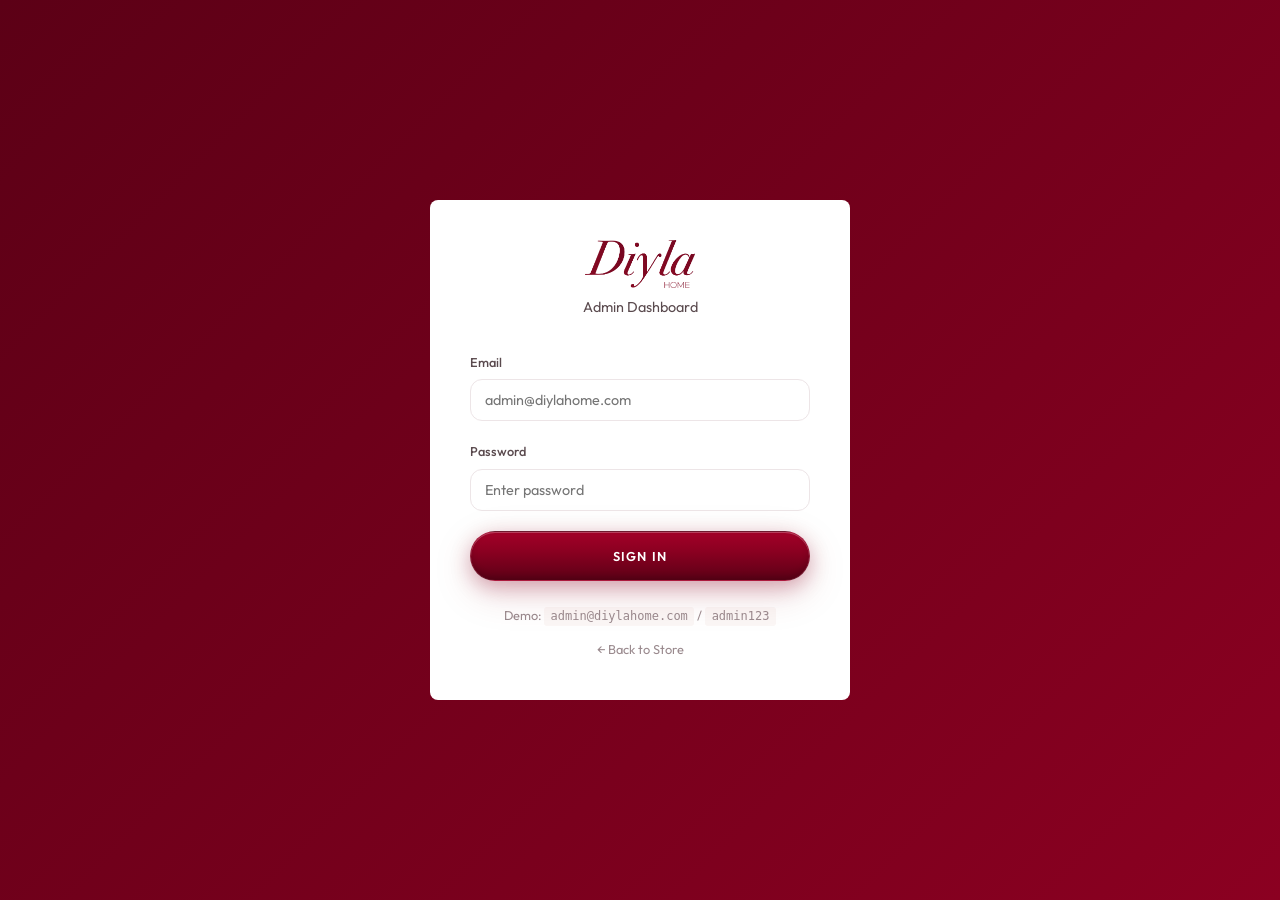
==== admin/index.html @ 3c507c78 "Initial commit: Diyla Home storefront Static e-commerce site with shop, checkout, and admin dashboar" ====
<!DOCTYPE html>
<html lang="en">
<head>
  <meta charset="UTF-8">
  <meta name="viewport" content="width=device-width, initial-scale=1.0">
  <title>Admin Dashboard — Diyla Home</title>
  <link rel="preconnect" href="https://fonts.googleapis.com">
  <link rel="preconnect" href="https://fonts.gstatic.com" crossorigin>
  <link href="https://fonts.googleapis.com/css2?family=Cormorant+Garamond:wght@500;600&family=Outfit:wght@400;500;600&display=swap" rel="stylesheet">
  <link rel="stylesheet" href="../css/styles.css">
  <link rel="stylesheet" href="../css/admin.css">
</head>
<body class="admin-body">
  <div class="admin-layout">
    <aside class="admin-sidebar" id="sidebar">
      <div class="admin-sidebar-header">
        <a href="../index.html" class="logo"><img src="../assets/logo-white.png" alt="Diyla Home"></a>
        <span>Admin Panel</span>
      </div>
      <nav class="admin-nav">
        <a href="#" class="active" data-panel="overview">
          <svg viewBox="0 0 24 24" fill="none" stroke="currentColor" stroke-width="1.5"><rect x="3" y="3" width="7" height="7"/><rect x="14" y="3" width="7" height="7"/><rect x="3" y="14" width="7" height="7"/><rect x="14" y="14" width="7" height="7"/></svg>
          Overview
        </a>
        <a href="#" data-panel="products">
          <svg viewBox="0 0 24 24" fill="none" stroke="currentColor" stroke-width="1.5"><path d="M6 2L3 6v14a2 2 0 002 2h14a2 2 0 002-2V6l-3-4H6z"/><line x1="3" y1="6" x2="21" y2="6"/></svg>
          Products
        </a>
        <a href="#" data-panel="orders">
          <svg viewBox="0 0 24 24" fill="none" stroke="currentColor" stroke-width="1.5"><path d="M14 2H6a2 2 0 00-2 2v16a2 2 0 002 2h12a2 2 0 002-2V8z"/><polyline points="14 2 14 8 20 8"/><line x1="16" y1="13" x2="8" y2="13"/><line x1="16" y1="17" x2="8" y2="17"/></svg>
          Orders
        </a>
        <a href="#" data-panel="settings">
          <svg viewBox="0 0 24 24" fill="none" stroke="currentColor" stroke-width="1.5"><circle cx="12" cy="12" r="3"/><path d="M12 1v2M12 21v2M4.22 4.22l1.42 1.42M18.36 18.36l1.42 1.42M1 12h2M21 12h2M4.22 19.78l1.42-1.42M18.36 5.64l1.42-1.42"/></svg>
          Settings
        </a>
      </nav>
      <div class="admin-sidebar-footer">
        <a href="../index.html" target="_blank">
          <svg width="16" height="16" viewBox="0 0 24 24" fill="none" stroke="currentColor" stroke-width="1.5"><path d="M18 13v6a2 2 0 01-2 2H5a2 2 0 01-2-2V8a2 2 0 012-2h6"/><polyline points="15 3 21 3 21 9"/><line x1="10" y1="14" x2="21" y2="3"/></svg>
          View Store
        </a>
        <button type="button" class="btn-logout" id="logout-btn">Sign Out</button>
      </div>
    </aside>

    <main class="admin-main">
      <div class="admin-topbar">
        <div style="display:flex;align-items:center;gap:1rem">
          <button type="button" class="sidebar-toggle btn-ghost" id="sidebar-toggle" aria-label="Toggle sidebar">
            <svg width="22" height="22" viewBox="0 0 24 24" fill="none" stroke="currentColor" stroke-width="1.5"><line x1="3" y1="6" x2="21" y2="6"/><line x1="3" y1="12" x2="21" y2="12"/><line x1="3" y1="18" x2="21" y2="18"/></svg>
          </button>
          <h1 id="page-title">Overview</h1>
        </div>
        <div class="admin-topbar-actions">
          <span class="admin-user" id="admin-user"></span>
        </div>
      </div>

      <!-- Overview Panel -->
      <section class="admin-panel active" id="panel-overview">
        <div class="stats-grid" id="stats-grid"></div>
        <div class="overview-grid">
          <div class="admin-card">
            <div class="admin-card-header">
              <h2>Recent Orders</h2>
              <a href="#" class="btn btn-sm btn-outline" data-goto="orders">View All</a>
            </div>
            <div class="recent-orders-list" id="recent-orders"></div>
          </div>
          <div class="admin-card">
            <div class="admin-card-header">
              <h2>Products by Category</h2>
            </div>
            <div class="category-breakdown" id="category-breakdown"></div>
          </div>
        </div>
      </section>

      <!-- Products Panel -->
      <section class="admin-panel" id="panel-products">
        <div class="admin-card">
          <div class="admin-card-header">
            <h2>All Products (<span id="product-count">0</span>)</h2>
            <button type="button" class="btn btn-primary btn-sm" id="add-product-btn">+ Add Product</button>
          </div>
          <div class="admin-table-wrap">
            <table class="admin-table">
              <thead>
                <tr>
                  <th>Product</th>
                  <th>Category</th>
                  <th>Price</th>
                  <th>Badge</th>
                  <th>Actions</th>
                </tr>
              </thead>
              <tbody id="products-table"></tbody>
            </table>
          </div>
        </div>
      </section>

      <!-- Orders Panel -->
      <section class="admin-panel" id="panel-orders">
        <div class="admin-card">
          <div class="admin-card-header">
            <h2>All Orders (<span id="order-count">0</span>)</h2>
          </div>
          <div class="admin-table-wrap">
            <table class="admin-table">
              <thead>
                <tr>
                  <th>Order</th>
                  <th>Customer</th>
                  <th>Items</th>
                  <th>Total</th>
                  <th>Status</th>
                  <th>Date</th>
                  <th>Actions</th>
                </tr>
              </thead>
              <tbody id="orders-table"></tbody>
            </table>
          </div>
        </div>
      </section>

      <!-- Settings Panel -->
      <section class="admin-panel" id="panel-settings">
        <div class="admin-card" style="max-width:600px">
          <div class="admin-card-header">
            <h2>Store Settings</h2>
          </div>
          <div style="padding:1.5rem">
            <div class="form-group">
              <label>Store Name</label>
              <input type="text" value="Diyla Home" disabled>
            </div>
            <div class="form-group">
              <label>Admin Email</label>
              <input type="email" value="admin@diylahome.com" disabled>
            </div>

            <hr style="border:none;border-top:1px solid var(--color-border);margin:1.5rem 0">

            <h3 style="font-family:var(--font-display);font-size:1.25rem;margin-bottom:0.75rem;color:var(--color-brand)">Telegram Orders</h3>
            <p style="font-size:0.9rem;color:var(--color-stone);margin-bottom:1rem">
              New customer orders are sent to your Telegram. Create a bot with
              <a href="https://t.me/BotFather" target="_blank" rel="noopener">@BotFather</a>,
              then get your chat ID from
              <a href="https://t.me/userinfobot" target="_blank" rel="noopener">@userinfobot</a>
              (start a chat with your bot first).
            </p>
            <form id="telegram-settings-form">
              <div class="form-group">
                <label for="telegram-bot-token">Bot Token</label>
                <input type="password" id="telegram-bot-token" placeholder="123456:ABC-DEF..." autocomplete="off">
              </div>
              <div class="form-group">
                <label for="telegram-chat-id">Chat ID</label>
                <input type="text" id="telegram-chat-id" placeholder="Your Telegram chat ID" autocomplete="off">
              </div>
              <div style="display:flex;gap:0.75rem;flex-wrap:wrap">
                <button type="submit" class="btn btn-primary btn-sm">Save Telegram Settings</button>
                <button type="button" class="btn btn-outline btn-sm" id="telegram-test-btn">Send Test Message</button>
              </div>
            </form>
            <p id="telegram-status" style="font-size:0.85rem;margin-top:0.85rem;color:var(--color-stone)"></p>

            <hr style="border:none;border-top:1px solid var(--color-border);margin:1.5rem 0">
            <p style="font-size:0.9rem;color:var(--color-stone);margin-bottom:1rem">Reset all products to the original default catalog. This cannot be undone.</p>
            <button type="button" class="btn btn-danger btn-sm" id="reset-products-btn">Reset Products to Defaults</button>
          </div>
        </div>
      </section>
    </main>
  </div>

  <!-- Product Modal -->
  <div class="modal-overlay" id="product-modal">
    <div class="modal">
      <div class="modal-header">
        <h3 id="modal-title">Add Product</h3>
        <button type="button" class="modal-close" id="modal-close">&times;</button>
      </div>
      <form id="product-form">
        <div class="modal-body">
          <input type="hidden" id="product-id">
          <div class="form-group">
            <label for="product-name">Product Name</label>
            <input type="text" id="product-name" required>
          </div>
          <div class="form-row">
            <div class="form-group">
              <label for="product-category">Category</label>
              <select id="product-category" required>
                <option value="furniture">Furniture</option>
                <option value="decor">Interior Decor</option>
                <option value="kitchenware">Kitchenware</option>
              </select>
            </div>
            <div class="form-group">
              <label for="product-badge">Badge (optional)</label>
              <select id="product-badge">
                <option value="">None</option>
                <option value="New">New</option>
                <option value="Sale">Sale</option>
                <option value="Bestseller">Bestseller</option>
              </select>
            </div>
          </div>
          <div class="form-row">
            <div class="form-group">
              <label for="product-price">Price (DZD)</label>
              <input type="number" id="product-price" min="0" step="1" required>
            </div>
            <div class="form-group">
              <label for="product-original">Original Price (DZD, optional)</label>
              <input type="number" id="product-original" min="0" step="1">
            </div>
          </div>
          <div class="form-group">
            <label for="product-image">Image URL</label>
            <input type="url" id="product-image" placeholder="https://..." required>
            <img id="image-preview" class="image-preview" alt="Preview" style="display:none">
          </div>
        </div>
        <div class="modal-footer">
          <button type="button" class="btn btn-outline btn-sm" id="modal-cancel">Cancel</button>
          <button type="submit" class="btn btn-primary btn-sm">Save Product</button>
        </div>
      </form>
    </div>
  </div>

  <!-- Order Detail Modal -->
  <div class="modal-overlay" id="order-modal">
    <div class="modal">
      <div class="modal-header">
        <h3 id="order-modal-title">Order Details</h3>
        <button type="button" class="modal-close" id="order-modal-close">&times;</button>
      </div>
      <div class="modal-body" id="order-modal-body"></div>
      <div class="modal-footer">
        <button type="button" class="btn btn-outline btn-sm" id="order-modal-cancel">Close</button>
      </div>
    </div>
  </div>

  <div class="toast"></div>

  <script src="../js/auth.js"></script>
  <script src="../js/products.js"></script>
  <script src="../js/orders.js"></script>
  <script src="../js/telegram.js"></script>
  <script src="admin.js"></script>
</body>
</html>
---- css/styles.css ----
/* Diyla Home — 3D Premium Experience */

:root {
  --color-cream: #fbf7f6;
  --color-warm-white: #fffcfa;
  --color-charcoal: #1a1214;
  --color-stone: #5a4a4e;
  --color-muted: #9a8a8e;
  --color-brand: #8b0021;
  --color-brand-dark: #5c0016;
  --color-brand-mid: #6e0019;
  --color-brand-light: #f9eaee;
  --color-brand-glow: rgba(139, 0, 33, 0.22);
  --color-accent: #c9a87c;
  --color-accent-light: #e8d5bc;
  --color-gold: #d4af37;
  --color-border: #ede5e7;
  --font-display: "Cormorant Garamond", Georgia, serif;
  --font-body: "Outfit", system-ui, sans-serif;
  --shadow-3d-sm: 0 2px 4px rgba(26, 18, 20, 0.06), 0 6px 12px rgba(26, 18, 20, 0.08);
  --shadow-3d-md: 0 4px 8px rgba(26, 18, 20, 0.06), 0 12px 28px rgba(26, 18, 20, 0.1), 0 24px 48px rgba(26, 18, 20, 0.06);
  --shadow-3d-lg: 0 8px 16px rgba(26, 18, 20, 0.08), 0 24px 48px rgba(26, 18, 20, 0.12), 0 48px 80px rgba(26, 18, 20, 0.1);
  --shadow-brand: 0 6px 20px rgba(139, 0, 33, 0.3), 0 12px 40px rgba(139, 0, 33, 0.15);
  --shadow-inset: inset 0 1px 0 rgba(255, 255, 255, 0.6), inset 0 -2px 4px rgba(26, 18, 20, 0.04);
  --radius: 12px;
  --radius-lg: 20px;
  --radius-pill: 100px;
  --transition: 0.4s cubic-bezier(0.34, 1.2, 0.64, 1);
  --header-height: 80px;
  --perspective: 1400px;
}

*, *::before, *::after { box-sizing: border-box; margin: 0; padding: 0; }

html { scroll-behavior: smooth; }

body {
  font-family: var(--font-body);
  font-size: 16px;
  line-height: 1.65;
  color: var(--color-charcoal);
  background: var(--color-warm-white);
  -webkit-font-smoothing: antialiased;
  overflow-x: hidden;
  perspective: var(--perspective);
}

body::before {
  content: "";
  position: fixed;
  inset: 0;
  background:
    radial-gradient(ellipse 70% 50% at 10% 0%, var(--color-brand-glow), transparent 55%),
    radial-gradient(ellipse 50% 40% at 95% 90%, rgba(201, 168, 124, 0.1), transparent 50%),
    radial-gradient(ellipse 40% 30% at 50% 50%, rgba(139, 0, 33, 0.03), transparent 60%);
  pointer-events: none;
  z-index: -2;
}

.mesh-bg {
  position: absolute;
  inset: 0;
  background-image:
    linear-gradient(rgba(139, 0, 33, 0.03) 1px, transparent 1px),
    linear-gradient(90deg, rgba(139, 0, 33, 0.03) 1px, transparent 1px);
  background-size: 48px 48px;
  mask-image: radial-gradient(ellipse 80% 70% at 50% 50%, black, transparent);
  pointer-events: none;
  z-index: 0;
}

img { max-width: 100%; height: auto; display: block; }
a { color: inherit; text-decoration: none; }
button { font-family: inherit; cursor: pointer; border: none; background: none; }
ul { list-style: none; }

.container {
  width: min(1280px, 92%);
  margin: 0 auto;
  position: relative;
  z-index: 1;
}

/* Typography */
h1, h2, h3, h4 {
  font-family: var(--font-display);
  font-weight: 500;
  line-height: 1.12;
}

.section-label {
  font-size: 0.7rem;
  font-weight: 600;
  letter-spacing: 0.24em;
  text-transform: uppercase;
  color: var(--color-brand);
  margin-bottom: 0.85rem;
  display: inline-flex;
  align-items: center;
  gap: 0.85rem;
}

.section-label::before {
  content: "";
  width: 32px;
  height: 2px;
  background: linear-gradient(90deg, var(--color-brand), var(--color-gold));
  border-radius: 2px;
  box-shadow: 0 2px 8px rgba(139, 0, 33, 0.3);
}

.section-title {
  font-size: clamp(2.1rem, 4.5vw, 3.2rem);
  color: var(--color-charcoal);
  margin-bottom: 1rem;
  text-shadow: 0 2px 20px rgba(139, 0, 33, 0.08);
}

.section-subtitle {
  font-size: 1.08rem;
  color: var(--color-stone);
  max-width: 560px;
  line-height: 1.75;
}

.section-header { text-align: center; margin-bottom: 3.5rem; }
.section-header .section-subtitle { margin: 0 auto; }

/* 3D Buttons */
.btn {
  display: inline-flex;
  align-items: center;
  justify-content: center;
  gap: 0.5rem;
  padding: 1rem 2.1rem;
  font-size: 0.8rem;
  font-weight: 600;
  letter-spacing: 0.08em;
  text-transform: uppercase;
  border-radius: var(--radius-pill);
  transition: all var(--transition);
  position: relative;
  transform-style: preserve-3d;
}

.btn-primary {
  background: linear-gradient(180deg, #a30028 0%, var(--color-brand) 40%, var(--color-brand-dark) 100%);
  color: white;
  box-shadow:
    var(--shadow-brand),
    inset 0 1px 0 rgba(255, 255, 255, 0.25),
    inset 0 -3px 6px rgba(0, 0, 0, 0.15);
  border: 1px solid rgba(255, 255, 255, 0.1);
}

.btn-primary:hover {
  transform: translateY(-4px) translateZ(8px);
  box-shadow:
    0 14px 36px rgba(139, 0, 33, 0.4),
    0 6px 16px rgba(139, 0, 33, 0.2),
    inset 0 1px 0 rgba(255, 255, 255, 0.3);
}

.btn-primary:active {
  transform: translateY(-1px);
  box-shadow: 0 4px 12px rgba(139, 0, 33, 0.3), inset 0 2px 6px rgba(0, 0, 0, 0.2);
}

.btn-outline {
  border: 2px solid var(--color-brand);
  color: var(--color-brand);
  background: linear-gradient(180deg, white, var(--color-brand-light));
  box-shadow: var(--shadow-3d-sm), inset 0 1px 0 white;
}

.btn-outline:hover {
  background: linear-gradient(180deg, var(--color-brand), var(--color-brand-dark));
  color: white;
  transform: translateY(-3px);
  box-shadow: var(--shadow-brand);
}

.btn-ghost { color: var(--color-charcoal); padding: 0.55rem; border-radius: var(--radius); }
.btn-ghost:hover { color: var(--color-brand); background: var(--color-brand-light); }

/* Header — floating glass bar */
.header {
  position: fixed;
  top: 0;
  left: 0;
  right: 0;
  z-index: 1000;
  padding: 0.75rem 0;
  transition: all var(--transition);
}

.header-inner {
  display: flex;
  align-items: center;
  justify-content: space-between;
  height: 56px;
  padding: 0 1.5rem;
  background: rgba(255, 252, 250, 0.75);
  backdrop-filter: blur(24px) saturate(1.6);
  -webkit-backdrop-filter: blur(24px) saturate(1.6);
  border: 1px solid rgba(255, 255, 255, 0.8);
  border-radius: var(--radius-lg);
  box-shadow:
    var(--shadow-3d-md),
    inset 0 1px 0 rgba(255, 255, 255, 0.9),
    0 0 0 1px rgba(139, 0, 33, 0.04);
  transform: translateZ(0);
}

.header.scrolled .header-inner {
  background: rgba(255, 252, 250, 0.92);
  box-shadow: var(--shadow-3d-lg), 0 0 40px rgba(139, 0, 33, 0.06);
}

.logo { display: inline-flex; align-items: center; line-height: 0; flex-shrink: 0; }
.logo img { display: block; height: 38px; width: auto; object-fit: contain; }
.header .logo img {
  height: 42px;
  filter: drop-shadow(0 4px 12px rgba(139, 0, 33, 0.2));
  transition: transform var(--transition), filter var(--transition);
}
.logo:hover img { transform: scale(1.05) translateZ(4px); filter: drop-shadow(0 6px 16px rgba(139, 0, 33, 0.35)); }
.logo--on-dark img { height: 36px; filter: drop-shadow(0 2px 8px rgba(0, 0, 0, 0.3)); }

.nav { display: flex; align-items: center; gap: 2rem; }

.nav a {
  font-size: 0.84rem;
  font-weight: 500;
  letter-spacing: 0.04em;
  position: relative;
  padding: 0.4rem 0;
  transition: color var(--transition), transform var(--transition);
}

.nav a::after {
  content: "";
  position: absolute;
  bottom: 0;
  left: 0;
  width: 0;
  height: 2px;
  background: linear-gradient(90deg, var(--color-brand), var(--color-gold));
  border-radius: 2px;
  box-shadow: 0 2px 6px rgba(139, 0, 33, 0.4);
  transition: width var(--transition);
}

.nav a:hover, .nav a.active { color: var(--color-brand); transform: translateY(-1px); }
.nav a:hover::after, .nav a.active::after { width: 100%; }

.header-actions { display: flex; align-items: center; gap: 0.65rem; }

.menu-toggle { display: none; flex-direction: column; gap: 5px; padding: 0.5rem; }
.menu-toggle span {
  display: block;
  width: 22px;
  height: 2px;
  background: var(--color-charcoal);
  border-radius: 2px;
  transition: all var(--transition);
}

/* Hero — immersive 3D scene */
.hero {
  position: relative;
  min-height: 100vh;
  display: flex;
  align-items: center;
  overflow: hidden;
  perspective: var(--perspective);
}

.hero-bg {
  position: absolute;
  inset: -5%;
  background-size: cover;
  background-position: center;
  transform: scale(1.08);
  will-change: transform;
  transition: transform 0.1s linear;
}

.hero-overlay {
  position: absolute;
  inset: 0;
  background:
    linear-gradient(125deg, rgba(26, 18, 20, 0.88) 0%, rgba(92, 0, 22, 0.65) 40%, rgba(26, 18, 20, 0.5) 100%),
    radial-gradient(ellipse at 75% 25%, rgba(139, 0, 33, 0.35), transparent 55%),
    radial-gradient(ellipse at 20% 80%, rgba(201, 168, 124, 0.12), transparent 50%);
}

.hero-orbs { position: absolute; inset: 0; overflow: hidden; pointer-events: none; z-index: 1; }

.hero-orb {
  position: absolute;
  border-radius: 50%;
  filter: blur(1px);
  animation: floatOrb 8s ease-in-out infinite;
}

.hero-orb--1 {
  width: 320px; height: 320px;
  top: 15%; right: 10%;
  background: radial-gradient(circle, rgba(139, 0, 33, 0.25), transparent 70%);
  animation-delay: 0s;
}

.hero-orb--2 {
  width: 200px; height: 200px;
  bottom: 25%; left: 8%;
  background: radial-gradient(circle, rgba(201, 168, 124, 0.2), transparent 70%);
  animation-delay: -3s;
}

.hero-orb--3 {
  width: 140px; height: 140px;
  top: 40%; left: 45%;
  background: radial-gradient(circle, rgba(255, 255, 255, 0.08), transparent 70%);
  animation-delay: -5s;
}

@keyframes floatOrb {
  0%, 100% { transform: translateY(0) translateZ(0) scale(1); }
  50% { transform: translateY(-30px) translateZ(20px) scale(1.05); }
}

.hero-content {
  position: relative;
  z-index: 2;
  padding: calc(var(--header-height) + 4rem) 0 5rem;
  max-width: 720px;
  color: var(--color-warm-white);
}

.hero-panel {
  padding: 2.5rem 2.75rem;
  background: rgba(255, 255, 255, 0.06);
  backdrop-filter: blur(20px) saturate(1.4);
  border: 1px solid rgba(255, 255, 255, 0.15);
  border-radius: var(--radius-lg);
  box-shadow:
    var(--shadow-3d-lg),
    inset 0 1px 0 rgba(255, 255, 255, 0.15),
    0 0 60px rgba(139, 0, 33, 0.15);
  transform: translateZ(30px);
  transform-style: preserve-3d;
}

.hero-badge {
  display: inline-flex;
  align-items: center;
  gap: 0.5rem;
  padding: 0.5rem 1.25rem;
  background: linear-gradient(135deg, rgba(255, 255, 255, 0.12), rgba(255, 255, 255, 0.04));
  backdrop-filter: blur(12px);
  border: 1px solid rgba(201, 168, 124, 0.4);
  border-radius: var(--radius-pill);
  font-size: 0.7rem;
  font-weight: 600;
  letter-spacing: 0.2em;
  text-transform: uppercase;
  margin-bottom: 1.5rem;
  color: var(--color-accent-light);
  box-shadow: 0 4px 16px rgba(0, 0, 0, 0.2), inset 0 1px 0 rgba(255, 255, 255, 0.2);
  animation: fadeUp3d 0.9s ease forwards;
}

.hero-badge::before {
  content: "";
  width: 6px; height: 6px;
  background: var(--color-gold);
  border-radius: 50%;
  box-shadow: 0 0 12px var(--color-gold);
  animation: pulse 2s ease infinite;
}

@keyframes pulse {
  0%, 100% { opacity: 1; transform: scale(1); }
  50% { opacity: 0.6; transform: scale(0.85); }
}

.hero h1 {
  font-size: clamp(2.8rem, 6.5vw, 4.8rem);
  font-weight: 400;
  margin-bottom: 1.35rem;
  text-shadow: 0 4px 30px rgba(0, 0, 0, 0.4), 0 0 60px rgba(139, 0, 33, 0.2);
  animation: fadeUp3d 0.9s ease 0.1s forwards;
  opacity: 0;
}

.hero p {
  font-size: 1.18rem;
  line-height: 1.75;
  opacity: 0.92;
  margin-bottom: 2.25rem;
  animation: fadeUp3d 0.9s ease 0.2s forwards;
  opacity: 0;
}

.hero-buttons {
  display: flex;
  flex-wrap: wrap;
  gap: 1rem;
  animation: fadeUp3d 0.9s ease 0.3s forwards;
  opacity: 0;
}

.hero .btn-outline {
  border-color: rgba(255, 255, 255, 0.45);
  color: white;
  background: rgba(255, 255, 255, 0.08);
  backdrop-filter: blur(8px);
  box-shadow: inset 0 1px 0 rgba(255, 255, 255, 0.15);
}

.hero .btn-outline:hover {
  background: white;
  color: var(--color-brand);
  border-color: white;
}

.hero-scroll {
  position: absolute;
  bottom: 2.5rem;
  left: 50%;
  transform: translateX(-50%);
  z-index: 2;
  display: flex;
  flex-direction: column;
  align-items: center;
  gap: 0.5rem;
  color: rgba(255, 255, 255, 0.6);
  font-size: 0.68rem;
  letter-spacing: 0.2em;
  text-transform: uppercase;
  animation: bounce 2.5s ease infinite;
}

.hero-scroll-line {
  width: 1px;
  height: 48px;
  background: linear-gradient(180deg, var(--color-accent), transparent);
  border-radius: 2px;
}

@keyframes bounce {
  0%, 100% { transform: translateX(-50%) translateY(0); }
  50% { transform: translateX(-50%) translateY(8px); }
}

@keyframes fadeUp3d {
  from { opacity: 0; transform: translateY(40px) rotateX(8deg); }
  to { opacity: 1; transform: translateY(0) rotateX(0); }
}

/* Trust bar — 3D glass tiles */
.trust-bar {
  background: linear-gradient(135deg, var(--color-brand-dark) 0%, var(--color-brand) 45%, #7a001c 100%);
  color: white;
  padding: 2.5rem 0;
  position: relative;
  overflow: hidden;
  margin-top: -1px;
  box-shadow: 0 -8px 32px rgba(139, 0, 33, 0.2);
}

.trust-bar::before {
  content: "";
  position: absolute;
  inset: 0;
  background: url("data:image/svg+xml,%3Csvg width='40' height='40' viewBox='0 0 40 40' xmlns='http://www.w3.org/2000/svg'%3E%3Cg fill='%23ffffff' fill-opacity='0.04'%3E%3Cpath d='M0 0h20v20H0zM20 20h20v20H20z'/%3E%3C/g%3E%3C/svg%3E");
}

.trust-items {
  display: grid;
  grid-template-columns: repeat(4, 1fr);
  gap: 1.25rem;
  position: relative;
  z-index: 1;
}

.trust-item {
  display: flex;
  flex-direction: column;
  align-items: center;
  gap: 0.5rem;
  padding: 1.5rem 1rem;
  background: rgba(255, 255, 255, 0.07);
  backdrop-filter: blur(12px);
  border: 1px solid rgba(255, 255, 255, 0.12);
  border-radius: var(--radius-lg);
  text-align: center;
  box-shadow:
    0 8px 24px rgba(0, 0, 0, 0.15),
    inset 0 1px 0 rgba(255, 255, 255, 0.15);
  transition: all var(--transition);
  transform-style: preserve-3d;
}

.trust-item:hover {
  transform: translateY(-8px) translateZ(16px) rotateX(4deg);
  background: rgba(255, 255, 255, 0.12);
  box-shadow: 0 16px 40px rgba(0, 0, 0, 0.25), inset 0 1px 0 rgba(255, 255, 255, 0.2);
}

.trust-item svg {
  width: 26px; height: 26px;
  color: var(--color-gold);
  padding: 0.85rem;
  background: linear-gradient(145deg, rgba(255, 255, 255, 0.15), rgba(255, 255, 255, 0.05));
  border-radius: var(--radius);
  box-shadow: 0 4px 12px rgba(0, 0, 0, 0.2), inset 0 1px 0 rgba(255, 255, 255, 0.2);
  box-sizing: content-box;
  margin-bottom: 0.25rem;
}

.trust-item strong {
  font-size: 0.78rem;
  font-weight: 700;
  letter-spacing: 0.08em;
  text-transform: uppercase;
}

.trust-item span { font-size: 0.78rem; opacity: 0.75; }

/* Categories — 3D depth cards */
.categories {
  padding: 7rem 0;
  background: linear-gradient(180deg, var(--color-cream) 0%, white 50%, var(--color-warm-white) 100%);
  position: relative;
}

.category-grid {
  display: grid;
  grid-template-columns: repeat(3, 1fr);
  gap: 2rem;
  perspective: var(--perspective);
}

.category-card {
  position: relative;
  aspect-ratio: 3/4;
  border-radius: var(--radius-lg);
  overflow: visible;
  cursor: pointer;
  transform-style: preserve-3d;
  transition: transform var(--transition);
  will-change: transform;
}

.category-card::after {
  content: "";
  position: absolute;
  inset: 8px -8px -12px 8px;
  background: linear-gradient(135deg, var(--color-brand-dark), var(--color-brand));
  border-radius: var(--radius-lg);
  z-index: -1;
  opacity: 0.25;
  transition: all var(--transition);
  filter: blur(8px);
}

.category-card:hover::after {
  inset: 12px -12px -20px 12px;
  opacity: 0.4;
}

.category-card-inner {
  position: relative;
  width: 100%;
  height: 100%;
  border-radius: var(--radius-lg);
  overflow: hidden;
  box-shadow: var(--shadow-3d-lg);
  border: 1px solid rgba(255, 255, 255, 0.2);
}

.category-card-inner img {
  width: 100%;
  height: 100%;
  object-fit: cover;
  transition: transform 0.7s ease;
}

.category-card:hover .category-card-inner img { transform: scale(1.1); }

.category-overlay {
  position: absolute;
  inset: 0;
  background: linear-gradient(to top, rgba(26, 18, 20, 0.9) 0%, rgba(26, 18, 20, 0.2) 55%, transparent 100%);
  display: flex;
  flex-direction: column;
  justify-content: flex-end;
  padding: 2rem;
  color: white;
  transition: background var(--transition);
}

.category-card:hover .category-overlay {
  background: linear-gradient(to top, rgba(139, 0, 33, 0.95) 0%, rgba(26, 18, 20, 0.45) 60%, transparent 100%);
}

.category-overlay h3 { font-size: 1.85rem; margin-bottom: 0.4rem; text-shadow: 0 2px 12px rgba(0, 0, 0, 0.4); }
.category-overlay p { font-size: 0.9rem; opacity: 0.88; margin-bottom: 1rem; }

.category-link {
  font-size: 0.75rem;
  font-weight: 700;
  letter-spacing: 0.12em;
  text-transform: uppercase;
  display: inline-flex;
  align-items: center;
  gap: 0.5rem;
  padding: 0.5rem 1rem;
  background: rgba(255, 255, 255, 0.15);
  backdrop-filter: blur(8px);
  border-radius: var(--radius-pill);
  border: 1px solid rgba(255, 255, 255, 0.25);
  opacity: 0;
  transform: translateY(12px);
  transition: all var(--transition);
  box-shadow: 0 4px 12px rgba(0, 0, 0, 0.2);
}

.category-card:hover .category-link { opacity: 1; transform: translateY(0); }

/* Products — 3D tilt cards */
.featured {
  padding: 7rem 0;
  background: var(--color-warm-white);
  position: relative;
}

.product-grid {
  display: grid;
  grid-template-columns: repeat(4, 1fr);
  gap: 2rem;
  perspective: var(--perspective);
}

.product-card {
  position: relative;
  transform-style: preserve-3d;
  transition: transform 0.15s ease-out;
  will-change: transform;
}

.product-card-inner {
  background: linear-gradient(165deg, white 0%, var(--color-cream) 100%);
  border-radius: var(--radius-lg);
  overflow: hidden;
  border: 1px solid rgba(255, 255, 255, 0.8);
  box-shadow:
    var(--shadow-3d-md),
    inset 0 1px 0 white,
    inset 0 -1px 0 rgba(139, 0, 33, 0.04);
  transform: translateZ(0);
  transition: box-shadow var(--transition);
}

.product-card:hover .product-card-inner {
  box-shadow:
    var(--shadow-3d-lg),
    0 0 0 1px rgba(139, 0, 33, 0.1),
    inset 0 1px 0 white;
}

.product-card-shadow {
  position: absolute;
  inset: 12px -6px -14px 6px;
  background: linear-gradient(135deg, rgba(139, 0, 33, 0.15), rgba(26, 18, 20, 0.1));
  border-radius: var(--radius-lg);
  z-index: -1;
  filter: blur(12px);
  transition: all var(--transition);
}

.product-card:hover .product-card-shadow {
  inset: 20px -10px -24px 10px;
  filter: blur(16px);
}

.product-image-wrap {
  position: relative;
  aspect-ratio: 1;
  overflow: hidden;
  background: var(--color-cream);
}

.product-image-wrap img {
  width: 100%;
  height: 100%;
  object-fit: cover;
  transition: transform 0.6s ease;
}

.product-card:hover .product-image-wrap img { transform: scale(1.08); }

.product-shine {
  position: absolute;
  inset: 0;
  background: linear-gradient(105deg, transparent 40%, rgba(255, 255, 255, 0.35) 50%, transparent 60%);
  transform: translateX(-100%);
  transition: transform 0.7s ease;
  pointer-events: none;
  z-index: 2;
}

.product-card:hover .product-shine { transform: translateX(100%); }

.product-badge {
  position: absolute;
  top: 1rem;
  left: 1rem;
  z-index: 3;
  padding: 0.4rem 0.9rem;
  background: linear-gradient(145deg, var(--color-charcoal), #2a2022);
  color: white;
  font-size: 0.65rem;
  font-weight: 700;
  letter-spacing: 0.1em;
  text-transform: uppercase;
  border-radius: var(--radius-pill);
  box-shadow: 0 4px 12px rgba(0, 0, 0, 0.3), inset 0 1px 0 rgba(255, 255, 255, 0.15);
}

.product-badge.sale {
  background: linear-gradient(145deg, #a30028, var(--color-brand-dark));
  box-shadow: 0 4px 16px rgba(139, 0, 33, 0.5), inset 0 1px 0 rgba(255, 255, 255, 0.2);
}

.product-quick-add {
  position: absolute;
  bottom: 1rem;
  left: 1rem;
  right: 1rem;
  z-index: 3;
  padding: 0.85rem;
  background: rgba(255, 255, 255, 0.95);
  backdrop-filter: blur(12px);
  color: var(--color-brand);
  font-size: 0.75rem;
  font-weight: 700;
  letter-spacing: 0.08em;
  text-transform: uppercase;
  border-radius: var(--radius-pill);
  opacity: 0;
  transform: translateY(12px);
  transition: all var(--transition);
  box-shadow: var(--shadow-3d-md), inset 0 1px 0 white;
  border: 1px solid rgba(139, 0, 33, 0.1);
}

.product-card:hover .product-quick-add { opacity: 1; transform: translateY(0); }

.product-quick-add:hover {
  background: linear-gradient(145deg, var(--color-brand), var(--color-brand-dark));
  color: white;
  transform: translateY(-2px);
  box-shadow: var(--shadow-brand);
}

.product-info { padding: 1.35rem 1.4rem 1.5rem; }

.product-category {
  font-size: 0.68rem;
  font-weight: 700;
  letter-spacing: 0.14em;
  text-transform: uppercase;
  color: var(--color-brand);
  margin-bottom: 0.4rem;
  opacity: 0.8;
}

.product-name {
  font-family: var(--font-display);
  font-size: 1.25rem;
  margin-bottom: 0.55rem;
  transition: color var(--transition);
}

.product-card:hover .product-name { color: var(--color-brand); }

.product-price { display: flex; align-items: center; gap: 0.6rem; }
.product-price .current { font-weight: 700; font-size: 1.05rem; color: var(--color-charcoal); }
.product-price .original { font-size: 0.85rem; color: var(--color-muted); text-decoration: line-through; }

/* Story — layered 3D frame */
.story {
  padding: 7rem 0;
  background: linear-gradient(180deg, var(--color-brand-light) 0%, var(--color-cream) 60%, white 100%);
  position: relative;
  overflow: hidden;
}

.story-grid {
  display: grid;
  grid-template-columns: 1fr 1fr;
  gap: 4.5rem;
  align-items: center;
}

.story-image { position: relative; perspective: var(--perspective); }

.story-frame {
  position: relative;
  transform-style: preserve-3d;
  transition: transform var(--transition);
}

.story-frame:hover { transform: rotateY(-4deg) rotateX(2deg); }

.story-frame img {
  border-radius: var(--radius-lg);
  box-shadow: var(--shadow-3d-lg);
  position: relative;
  z-index: 2;
}

.story-frame::before {
  content: "";
  position: absolute;
  top: -20px; left: -20px;
  width: 100%; height: 100%;
  border: 3px solid transparent;
  border-image: linear-gradient(135deg, var(--color-brand), var(--color-gold)) 1;
  border-radius: var(--radius-lg);
  z-index: 1;
  transform: translateZ(-20px);
}

.story-frame::after {
  content: "";
  position: absolute;
  bottom: -24px; right: -24px;
  width: 80%; height: 80%;
  background: linear-gradient(135deg, var(--color-brand-glow), rgba(201, 168, 124, 0.15));
  border-radius: var(--radius-lg);
  z-index: 0;
  filter: blur(20px);
}

.story-content .section-title { margin-bottom: 1.35rem; }
.story-content p { color: var(--color-stone); margin-bottom: 1.1rem; font-size: 1.02rem; }

.story-stats {
  display: grid;
  grid-template-columns: repeat(3, 1fr);
  gap: 1.25rem;
  margin-top: 2.25rem;
  padding-top: 2.25rem;
  border-top: 1px solid rgba(139, 0, 33, 0.1);
}

.stat {
  padding: 1.35rem 1rem;
  background: linear-gradient(165deg, white, var(--color-brand-light));
  border-radius: var(--radius-lg);
  text-align: center;
  border: 1px solid rgba(255, 255, 255, 0.8);
  box-shadow: var(--shadow-3d-sm), inset 0 1px 0 white;
  transition: all var(--transition);
  transform-style: preserve-3d;
}

.stat:hover {
  transform: translateY(-6px) translateZ(12px) rotateX(3deg);
  box-shadow: var(--shadow-3d-md);
}

.stat strong {
  display: block;
  font-family: var(--font-display);
  font-size: 2.4rem;
  background: linear-gradient(135deg, var(--color-brand), var(--color-gold));
  -webkit-background-clip: text;
  -webkit-text-fill-color: transparent;
  background-clip: text;
  filter: drop-shadow(0 2px 4px rgba(139, 0, 33, 0.15));
}

.stat span { font-size: 0.78rem; color: var(--color-stone); font-weight: 500; }

/* Testimonials — floating 3D glass */
.testimonials {
  padding: 7rem 0;
  background: linear-gradient(160deg, var(--color-brand-dark) 0%, var(--color-brand) 35%, #6e0019 100%);
  color: white;
  position: relative;
  overflow: hidden;
}

.testimonials::before {
  content: "";
  position: absolute;
  top: -30%; right: -15%;
  width: 70%; height: 120%;
  background: radial-gradient(ellipse, rgba(212, 175, 55, 0.12), transparent 65%);
  pointer-events: none;
}

.testimonials .section-label { color: var(--color-gold); }
.testimonials .section-label::before { background: linear-gradient(90deg, var(--color-gold), var(--color-accent-light)); }
.testimonials .section-title { color: white; text-shadow: 0 4px 24px rgba(0, 0, 0, 0.3); }

.testimonial-grid {
  display: grid;
  grid-template-columns: repeat(3, 1fr);
  gap: 2rem;
  margin-top: 3rem;
  perspective: var(--perspective);
}

.testimonial-card {
  padding: 2.25rem;
  background: rgba(255, 255, 255, 0.08);
  backdrop-filter: blur(16px);
  border: 1px solid rgba(255, 255, 255, 0.15);
  border-radius: var(--radius-lg);
  box-shadow:
    0 12px 40px rgba(0, 0, 0, 0.2),
    inset 0 1px 0 rgba(255, 255, 255, 0.15);
  transition: all var(--transition);
  transform-style: preserve-3d;
  position: relative;
}

.testimonial-card::before {
  content: "\201C";
  position: absolute;
  top: 1rem; right: 1.5rem;
  font-family: var(--font-display);
  font-size: 4rem;
  line-height: 1;
  color: rgba(255, 255, 255, 0.08);
  pointer-events: none;
}

.testimonial-card:hover {
  transform: translateY(-10px) translateZ(20px) rotateX(2deg);
  background: rgba(255, 255, 255, 0.12);
  box-shadow: 0 24px 60px rgba(0, 0, 0, 0.3), inset 0 1px 0 rgba(255, 255, 255, 0.2);
}

.testimonial-stars { color: var(--color-gold); margin-bottom: 1rem; letter-spacing: 3px; font-size: 0.9rem; text-shadow: 0 2px 8px rgba(212, 175, 55, 0.4); }
.testimonial-card p { font-size: 1rem; line-height: 1.75; opacity: 0.92; margin-bottom: 1.5rem; font-style: italic; }
.testimonial-author { display: flex; align-items: center; gap: 0.85rem; }

.testimonial-author img {
  width: 48px; height: 48px;
  border-radius: 50%;
  object-fit: cover;
  border: 2px solid rgba(255, 255, 255, 0.3);
  box-shadow: 0 4px 12px rgba(0, 0, 0, 0.3);
}

.testimonial-author strong { display: block; font-size: 0.92rem; }
.testimonial-author span { font-size: 0.78rem; opacity: 0.65; }

/* Newsletter — embossed 3D box */
.newsletter {
  padding: 6rem 0;
  text-align: center;
  position: relative;
}

.newsletter-box {
  max-width: 680px;
  margin: 0 auto;
  padding: 4rem 3.5rem;
  background: linear-gradient(165deg, white 0%, var(--color-cream) 50%, white 100%);
  border-radius: var(--radius-lg);
  box-shadow:
    var(--shadow-3d-lg),
    inset 0 2px 0 white,
    inset 0 -2px 8px rgba(139, 0, 33, 0.04);
  position: relative;
  border: 1px solid rgba(255, 255, 255, 0.9);
  transform-style: preserve-3d;
}

.newsletter-box::before {
  content: "";
  position: absolute;
  inset: -2px;
  border-radius: calc(var(--radius-lg) + 2px);
  background: linear-gradient(135deg, var(--color-brand), var(--color-gold), var(--color-brand));
  z-index: -1;
  opacity: 0.35;
  filter: blur(1px);
}

.newsletter-box::after {
  content: "";
  position: absolute;
  bottom: -16px; left: 10%; right: 10%;
  height: 32px;
  background: linear-gradient(135deg, rgba(139, 0, 33, 0.2), rgba(26, 18, 20, 0.1));
  border-radius: 50%;
  filter: blur(20px);
  z-index: -2;
}

.newsletter-form { display: flex; gap: 0.85rem; margin-top: 1.75rem; }

.newsletter-form input {
  flex: 1;
  padding: 1rem 1.5rem;
  border: 2px solid var(--color-border);
  border-radius: var(--radius-pill);
  font-family: inherit;
  font-size: 0.95rem;
  background: white;
  box-shadow: var(--shadow-inset);
  transition: all var(--transition);
}

.newsletter-form input:focus {
  outline: none;
  border-color: var(--color-brand);
  box-shadow: 0 0 0 4px var(--color-brand-glow), var(--shadow-inset);
  transform: translateY(-1px);
}

/* Footer */
.footer {
  background: linear-gradient(180deg, var(--color-brand-dark) 0%, #2d000c 100%);
  color: white;
  padding: 5rem 0 2rem;
  position: relative;
  box-shadow: 0 -12px 48px rgba(139, 0, 33, 0.15);
}

.footer::before {
  content: "";
  position: absolute;
  top: 0; left: 0; right: 0;
  height: 1px;
  background: linear-gradient(90deg, transparent, rgba(212, 175, 55, 0.4), transparent);
}

.footer-grid {
  display: grid;
  grid-template-columns: 2fr 1fr 1fr 1fr;
  gap: 3rem;
  margin-bottom: 3rem;
}

.footer-brand .logo { margin-bottom: 1.25rem; display: inline-block; }
.footer-brand p { font-size: 0.9rem; opacity: 0.72; line-height: 1.75; max-width: 300px; }

.footer h4 {
  font-family: var(--font-body);
  font-size: 0.72rem;
  font-weight: 700;
  letter-spacing: 0.18em;
  text-transform: uppercase;
  margin-bottom: 1.35rem;
  color: var(--color-gold);
}

.footer ul li { margin-bottom: 0.65rem; }
.footer ul a { font-size: 0.9rem; opacity: 0.7; transition: all var(--transition); }
.footer ul a:hover { opacity: 1; color: var(--color-gold); transform: translateX(4px); display: inline-block; }

.footer-bottom {
  padding-top: 2rem;
  border-top: 1px solid rgba(255, 255, 255, 0.1);
  display: flex;
  justify-content: space-between;
  align-items: center;
  font-size: 0.84rem;
  opacity: 0.6;
}

.social-links { display: flex; gap: 0.75rem; }

.social-links a {
  padding: 0.5rem 1rem;
  background: rgba(255, 255, 255, 0.06);
  border: 1px solid rgba(255, 255, 255, 0.1);
  border-radius: var(--radius-pill);
  font-size: 0.78rem;
  opacity: 0.8;
  transition: all var(--transition);
  box-shadow: inset 0 1px 0 rgba(255, 255, 255, 0.08);
}

.social-links a:hover {
  opacity: 1;
  background: rgba(255, 255, 255, 0.12);
  transform: translateY(-2px);
  color: var(--color-gold);
}

/* Shop page */
.page-hero {
  padding: calc(var(--header-height) + 3.5rem) 0 4rem;
  background: linear-gradient(180deg, var(--color-brand-light) 0%, var(--color-cream) 60%, white 100%);
  text-align: center;
  position: relative;
  overflow: hidden;
}

.page-hero::before {
  content: "";
  position: absolute;
  top: 20%; left: 50%;
  transform: translateX(-50%);
  width: 600px; height: 300px;
  background: radial-gradient(ellipse, var(--color-brand-glow), transparent 70%);
  pointer-events: none;
}

.page-hero h1 {
  font-size: clamp(2.6rem, 5.5vw, 3.8rem);
  margin-bottom: 0.85rem;
  background: linear-gradient(135deg, var(--color-charcoal), var(--color-brand));
  -webkit-background-clip: text;
  -webkit-text-fill-color: transparent;
  background-clip: text;
}

.shop-section { padding: 3rem 0 7rem; position: relative; }

.shop-toolbar {
  display: flex;
  justify-content: space-between;
  align-items: center;
  margin-bottom: 2.5rem;
  flex-wrap: wrap;
  gap: 1rem;
  padding: 1.25rem 1.5rem;
  background: white;
  border-radius: var(--radius-lg);
  box-shadow: var(--shadow-3d-sm), inset 0 1px 0 white;
  border: 1px solid var(--color-border);
}

.filter-tabs { display: flex; gap: 0.5rem; flex-wrap: wrap; }

.filter-tab {
  padding: 0.7rem 1.4rem;
  font-size: 0.76rem;
  font-weight: 600;
  letter-spacing: 0.05em;
  border: 2px solid var(--color-border);
  border-radius: var(--radius-pill);
  background: linear-gradient(180deg, white, var(--color-cream));
  box-shadow: var(--shadow-inset);
  transition: all var(--transition);
}

.filter-tab:hover {
  border-color: var(--color-brand);
  color: var(--color-brand);
  transform: translateY(-2px);
  box-shadow: var(--shadow-3d-sm);
}

.filter-tab.active {
  background: linear-gradient(180deg, #a30028, var(--color-brand-dark));
  color: white;
  border-color: transparent;
  box-shadow: var(--shadow-brand), inset 0 1px 0 rgba(255, 255, 255, 0.2);
  transform: translateY(-2px);
}

.shop-count {
  font-size: 0.88rem;
  color: var(--color-stone);
  font-weight: 500;
  padding: 0.5rem 1rem;
  background: var(--color-brand-light);
  border-radius: var(--radius-pill);
}

/* Checkout */
.checkout-page {
  padding: calc(var(--header-height) + 2.5rem) 0 4rem;
  min-height: 70vh;
}

.checkout-header {
  text-align: center;
  max-width: 560px;
  margin: 0 auto 2.5rem;
}

.checkout-header h1 {
  font-family: var(--font-display);
  font-size: clamp(2rem, 4vw, 2.75rem);
  color: var(--color-brand);
  margin: 0.5rem 0 0.75rem;
}

.checkout-header p {
  color: var(--color-stone);
}

.checkout-empty {
  text-align: center;
  padding: 4rem 1rem;
  background: white;
  border: 1px solid var(--color-border);
  border-radius: var(--radius-lg);
}

.checkout-empty p {
  margin-bottom: 1.5rem;
  color: var(--color-stone);
}

.checkout-layout {
  display: grid;
  grid-template-columns: 1.2fr 0.8fr;
  gap: 2rem;
  align-items: start;
}

.checkout-form,
.checkout-summary {
  background: linear-gradient(180deg, white, var(--color-cream));
  border: 1px solid var(--color-border);
  border-radius: var(--radius-lg);
  box-shadow: var(--shadow-3d-sm);
  padding: 1.75rem;
}

.checkout-fieldset {
  border: none;
  margin-bottom: 1.75rem;
}

.checkout-fieldset legend {
  font-family: var(--font-display);
  font-size: 1.35rem;
  color: var(--color-brand);
  margin-bottom: 1rem;
}

.form-row {
  display: flex;
  flex-direction: column;
  gap: 0.4rem;
  margin-bottom: 1rem;
}

.form-row label {
  font-size: 0.88rem;
  font-weight: 500;
  color: var(--color-stone);
}

.form-row input,
.form-row select,
.form-row textarea {
  font-family: inherit;
  font-size: 1rem;
  padding: 0.85rem 1rem;
  border: 1px solid var(--color-border);
  border-radius: var(--radius);
  background: white;
  color: var(--color-charcoal);
  transition: border-color var(--transition), box-shadow var(--transition);
}

.form-row input:focus,
.form-row select:focus,
.form-row textarea:focus {
  outline: none;
  border-color: var(--color-brand);
  box-shadow: 0 0 0 3px var(--color-brand-glow);
}

.form-row select:disabled {
  opacity: 0.55;
  cursor: not-allowed;
  background: var(--color-cream);
}

.form-row textarea {
  resize: vertical;
  min-height: 80px;
}

.checkout-submit {
  width: 100%;
}

.checkout-product {
  display: flex;
  gap: 1rem;
  margin-bottom: 1.25rem;
  padding-bottom: 1.25rem;
  border-bottom: 1px solid var(--color-border);
}

.checkout-product img {
  width: 96px;
  height: 96px;
  object-fit: cover;
  border-radius: var(--radius);
  background: var(--color-cream);
}

.checkout-product-info h3 {
  font-family: var(--font-display);
  font-size: 1.25rem;
  margin-bottom: 0.25rem;
}

.checkout-product-meta {
  font-size: 0.85rem;
  color: var(--color-muted);
  margin-bottom: 0.35rem;
}

.checkout-product-price {
  font-weight: 700;
  color: var(--color-brand);
}

.checkout-qty-row {
  display: flex;
  align-items: center;
  justify-content: space-between;
  gap: 1rem;
  margin-bottom: 1.25rem;
}

.checkout-qty {
  display: flex;
  align-items: center;
  gap: 0.5rem;
}

.checkout-qty button {
  width: 34px;
  height: 34px;
  border: 2px solid var(--color-border);
  border-radius: var(--radius);
  display: flex;
  align-items: center;
  justify-content: center;
  background: white;
  transition: all var(--transition);
}

.checkout-qty button:hover {
  background: var(--color-brand);
  color: white;
  border-color: var(--color-brand);
}

.checkout-qty input {
  width: 48px;
  text-align: center;
  border: none;
  font-weight: 600;
  font-size: 1rem;
  background: transparent;
}

.checkout-totals {
  display: flex;
  flex-direction: column;
  gap: 0.65rem;
  margin-bottom: 1.25rem;
}

.checkout-total-line {
  display: flex;
  justify-content: space-between;
  color: var(--color-stone);
}

.checkout-total-final {
  padding-top: 0.75rem;
  border-top: 1px solid var(--color-border);
  font-size: 1.1rem;
  color: var(--color-charcoal);
}

.checkout-total-final strong {
  font-family: var(--font-display);
  font-size: 1.5rem;
  color: var(--color-brand);
}

.checkout-payment-note {
  display: flex;
  gap: 0.85rem;
  align-items: flex-start;
  padding: 1rem;
  background: var(--color-brand-light);
  border-radius: var(--radius);
  color: var(--color-brand-dark);
}

.checkout-payment-note svg {
  flex-shrink: 0;
  margin-top: 0.15rem;
}

.checkout-payment-note strong {
  display: block;
  font-size: 0.9rem;
  margin-bottom: 0.2rem;
}

.checkout-payment-note span {
  font-size: 0.82rem;
  line-height: 1.45;
  opacity: 0.9;
}

/* Toast */
.toast {
  position: fixed;
  bottom: 2rem;
  left: 50%;
  transform: translateX(-50%) translateY(100px);
  background: linear-gradient(135deg, var(--color-charcoal), var(--color-brand-dark));
  color: white;
  padding: 1.1rem 2rem;
  border-radius: var(--radius-pill);
  font-size: 0.9rem;
  z-index: 3000;
  opacity: 0;
  transition: all var(--transition);
  box-shadow: var(--shadow-3d-lg);
  border: 1px solid rgba(255, 255, 255, 0.1);
}

.toast.show { transform: translateX(-50%) translateY(0); opacity: 1; }

/* Mobile nav */
.mobile-nav {
  position: fixed;
  top: calc(var(--header-height) + 0.5rem);
  left: 1rem; right: 1rem;
  background: rgba(255, 252, 250, 0.95);
  backdrop-filter: blur(24px);
  padding: 1.5rem;
  border: 1px solid rgba(255, 255, 255, 0.8);
  border-radius: var(--radius-lg);
  z-index: 999;
  transform: translateY(-120%);
  opacity: 0;
  visibility: hidden;
  transition: all var(--transition);
  box-shadow: var(--shadow-3d-lg);
}

.mobile-nav.open { transform: translateY(0); opacity: 1; visibility: visible; }
.mobile-nav a { display: block; padding: 0.85rem 0; font-size: 1rem; border-bottom: 1px solid var(--color-border); }

/* Language switcher */
.lang-switcher {
  font-family: var(--font-body);
  font-size: 0.76rem;
  padding: 0.5rem 2rem 0.5rem 0.9rem;
  border: 2px solid var(--color-border);
  border-radius: var(--radius-pill);
  background: linear-gradient(180deg, white, var(--color-cream));
  color: var(--color-charcoal);
  cursor: pointer;
  transition: all var(--transition);
  appearance: none;
  background-image:
    url("data:image/svg+xml,%3Csvg xmlns='http://www.w3.org/2000/svg' width='12' height='12' viewBox='0 0 24 24' fill='none' stroke='%238b0021' stroke-width='2.5'%3E%3Cpath d='M6 9l6 6 6-6'/%3E%3C/svg%3E"),
    linear-gradient(180deg, white, var(--color-cream));
  background-repeat: no-repeat, repeat;
  background-position: right 0.7rem center, 0 0;
  box-shadow: var(--shadow-inset);
}

.lang-switcher:hover, .lang-switcher:focus {
  border-color: var(--color-brand);
  box-shadow: 0 0 0 4px var(--color-brand-glow), var(--shadow-inset);
  outline: none;
  transform: translateY(-1px);
}

/* Scroll reveal — 3D entrance */
.reveal {
  opacity: 0;
  transform: translateY(48px) rotateX(12deg);
  transition: opacity 0.8s cubic-bezier(0.34, 1.2, 0.64, 1), transform 0.8s cubic-bezier(0.34, 1.2, 0.64, 1);
  transform-style: preserve-3d;
}

.reveal.visible { opacity: 1; transform: translateY(0) rotateX(0); }
.reveal-delay-1 { transition-delay: 0.12s; }
.reveal-delay-2 { transition-delay: 0.24s; }
.reveal-delay-3 { transition-delay: 0.36s; }

/* Back to top — 3D orb */
.back-to-top {
  position: fixed;
  bottom: 2rem; right: 2rem;
  width: 52px; height: 52px;
  border-radius: 50%;
  background: linear-gradient(145deg, #a30028, var(--color-brand-dark));
  color: white;
  display: flex;
  align-items: center;
  justify-content: center;
  z-index: 900;
  opacity: 0;
  visibility: hidden;
  transform: translateY(20px);
  transition: all var(--transition);
  box-shadow:
    var(--shadow-brand),
    inset 0 2px 0 rgba(255, 255, 255, 0.25),
    inset 0 -3px 6px rgba(0, 0, 0, 0.2);
  border: 1px solid rgba(255, 255, 255, 0.15);
}

.back-to-top.visible { opacity: 1; visibility: visible; transform: translateY(0); }

.back-to-top:hover {
  transform: translateY(-6px) scale(1.05);
  box-shadow: 0 16px 40px rgba(139, 0, 33, 0.45), inset 0 2px 0 rgba(255, 255, 255, 0.3);
}

.back-to-top svg { width: 22px; height: 22px; }

/* RTL */
html[lang="ar"] body { font-family: "Noto Sans Arabic", var(--font-body); }

html[dir="rtl"] .back-to-top { right: auto; left: 2rem; }
html[dir="rtl"] .featured .section-header { text-align: right !important; }
html[dir="rtl"] .footer-bottom a[style] { margin-left: 0 !important; margin-right: 0.5rem; }
html[dir="rtl"] .testimonial-author { flex-direction: row-reverse; text-align: right; }
html[dir="rtl"] .story-grid { direction: rtl; }
html[dir="rtl"] .story-content { text-align: right; }
html[dir="rtl"] .shop-toolbar { flex-direction: row-reverse; }
html[dir="rtl"] .checkout-product { flex-direction: row-reverse; text-align: right; }
html[dir="rtl"] .checkout-qty-row,
html[dir="rtl"] .checkout-total-line,
html[dir="rtl"] .checkout-payment-note { flex-direction: row-reverse; text-align: right; }
html[dir="rtl"] .filter-tabs { flex-direction: row-reverse; }
html[dir="rtl"] .hero-buttons { flex-direction: row-reverse; }
html[dir="rtl"] .newsletter-form { flex-direction: row-reverse; }
html[dir="rtl"] .footer ul a:hover { transform: translateX(-4px); }

/* Responsive */
@media (max-width: 1024px) {
  .product-grid { grid-template-columns: repeat(3, 1fr); }
  .footer-grid { grid-template-columns: 1fr 1fr; }
  .checkout-layout { grid-template-columns: 1fr; }
}

@media (max-width: 768px) {
  .nav { display: none; }
  .menu-toggle { display: flex; }
  .trust-items { grid-template-columns: repeat(2, 1fr); gap: 1rem; }
  .category-grid { grid-template-columns: 1fr; max-width: 400px; margin: 0 auto; }
  .product-grid { grid-template-columns: repeat(2, 1fr); gap: 1.25rem; }
  .story-grid { grid-template-columns: 1fr; gap: 2.5rem; }
  .testimonial-grid { grid-template-columns: 1fr; }
  .footer-grid { grid-template-columns: 1fr; gap: 2rem; }
  .footer-bottom { flex-direction: column; gap: 1rem; text-align: center; }
  .newsletter-form { flex-direction: column; }
  .hero-buttons { flex-direction: column; }
  .hero-buttons .btn { width: 100%; }
  .hero-panel { padding: 2rem 1.75rem; }
  .tilt-card, .category-card { transform: none !important; }
}

@media (max-width: 480px) {
  .product-grid { grid-template-columns: 1fr; }
  .story-stats { grid-template-columns: 1fr; text-align: center; }
  .trust-items { grid-template-columns: 1fr; }
}

@media (prefers-reduced-motion: reduce) {
  *, *::before, *::after {
    animation-duration: 0.01ms !important;
    transition-duration: 0.01ms !important;
  }
  .reveal { opacity: 1; transform: none; }
  .tilt-card, .category-card { transform: none !important; }
}
---- css/admin.css ----
/* Admin Dashboard Styles */

.admin-body {
  background: #f4f2ef;
  min-height: 100vh;
}

/* Login */
.admin-login {
  min-height: 100vh;
  display: flex;
  align-items: center;
  justify-content: center;
  padding: 2rem;
  background: linear-gradient(135deg, var(--color-brand-dark) 0%, var(--color-brand) 100%);
}

.login-card {
  width: min(420px, 100%);
  background: white;
  border-radius: 8px;
  padding: 2.5rem;
  box-shadow: var(--shadow-lg);
}

.login-card .logo {
  display: flex;
  justify-content: center;
  margin-bottom: 0.5rem;
}

.login-card .logo img {
  height: 48px;
}

.login-subtitle {
  text-align: center;
  color: var(--color-stone);
  font-size: 0.9rem;
  margin-bottom: 2rem;
}

.login-form .form-group {
  margin-bottom: 1.25rem;
}

.login-form label {
  display: block;
  font-size: 0.8rem;
  font-weight: 500;
  margin-bottom: 0.4rem;
  color: var(--color-stone);
}

.login-form input,
.login-form select,
.login-form textarea {
  width: 100%;
  padding: 0.75rem 1rem;
  border: 1.5px solid var(--color-border);
  border-radius: var(--radius);
  font-family: inherit;
  font-size: 0.95rem;
  transition: border-color var(--transition);
}

.login-form input:focus,
.login-form select:focus,
.login-form textarea:focus {
  outline: none;
  border-color: var(--color-charcoal);
}

.login-error {
  background: #fef2f2;
  color: #b91c1c;
  padding: 0.75rem 1rem;
  border-radius: var(--radius);
  font-size: 0.85rem;
  margin-bottom: 1rem;
  display: none;
}

.login-error.visible {
  display: block;
}

.login-hint {
  text-align: center;
  margin-top: 1.5rem;
  font-size: 0.8rem;
  color: var(--color-muted);
}

.login-hint code {
  background: var(--color-cream);
  padding: 0.15rem 0.4rem;
  border-radius: 3px;
  font-size: 0.75rem;
}

/* Dashboard Layout */
.admin-layout {
  display: flex;
  min-height: 100vh;
}

.admin-sidebar {
  width: 260px;
  background: var(--color-brand-dark);
  color: white;
  display: flex;
  flex-direction: column;
  position: fixed;
  top: 0;
  left: 0;
  bottom: 0;
  z-index: 100;
  transition: transform var(--transition);
}

.admin-sidebar-header {
  padding: 1.5rem;
  border-bottom: 1px solid rgba(255, 255, 255, 0.1);
}

.admin-sidebar-header .logo {
  display: inline-flex;
}

.admin-sidebar-header .logo img {
  height: 32px;
}

.admin-sidebar-header span {
  display: block;
  font-size: 0.7rem;
  opacity: 0.5;
  margin-top: 0.25rem;
  letter-spacing: 0.1em;
  text-transform: uppercase;
}

.admin-nav {
  flex: 1;
  padding: 1rem 0;
}

.admin-nav a {
  display: flex;
  align-items: center;
  gap: 0.75rem;
  padding: 0.85rem 1.5rem;
  font-size: 0.9rem;
  color: rgba(255, 255, 255, 0.7);
  transition: all var(--transition);
  border-left: 3px solid transparent;
}

.admin-nav a:hover,
.admin-nav a.active {
  background: rgba(255, 255, 255, 0.08);
  color: white;
  border-left-color: var(--color-accent);
}

.admin-nav a svg {
  width: 20px;
  height: 20px;
  flex-shrink: 0;
}

.admin-sidebar-footer {
  padding: 1.25rem 1.5rem;
  border-top: 1px solid rgba(255, 255, 255, 0.1);
}

.admin-sidebar-footer a {
  display: flex;
  align-items: center;
  gap: 0.5rem;
  font-size: 0.85rem;
  color: rgba(255, 255, 255, 0.6);
  margin-bottom: 0.75rem;
  transition: color var(--transition);
}

.admin-sidebar-footer a:hover {
  color: var(--color-accent);
}

.btn-logout {
  width: 100%;
  padding: 0.65rem;
  background: rgba(255, 255, 255, 0.1);
  color: white;
  border-radius: var(--radius);
  font-size: 0.85rem;
  transition: background var(--transition);
}

.btn-logout:hover {
  background: var(--color-brand);
}

.admin-main {
  flex: 1;
  margin-left: 260px;
  padding: 2rem;
}

.admin-topbar {
  display: flex;
  justify-content: space-between;
  align-items: center;
  margin-bottom: 2rem;
}

.admin-topbar h1 {
  font-size: 1.75rem;
}

.admin-topbar-actions {
  display: flex;
  gap: 0.75rem;
  align-items: center;
}

.admin-user {
  font-size: 0.85rem;
  color: var(--color-stone);
}

.sidebar-toggle {
  display: none;
  padding: 0.5rem;
}

/* Stats */
.stats-grid {
  display: grid;
  grid-template-columns: repeat(4, 1fr);
  gap: 1.25rem;
  margin-bottom: 2rem;
}

.stat-card {
  background: white;
  padding: 1.5rem;
  border-radius: 8px;
  box-shadow: var(--shadow-sm);
  border: 1px solid var(--color-border);
}

.stat-card-label {
  font-size: 0.75rem;
  font-weight: 600;
  letter-spacing: 0.08em;
  text-transform: uppercase;
  color: var(--color-muted);
  margin-bottom: 0.5rem;
}

.stat-card-value {
  font-family: var(--font-display);
  font-size: 2rem;
  color: var(--color-charcoal);
}

.stat-card-change {
  font-size: 0.8rem;
  color: var(--color-sage);
  margin-top: 0.25rem;
}

.stat-card.accent {
  background: var(--color-brand);
  border-color: var(--color-brand);
}

.stat-card.accent .stat-card-label {
  color: rgba(255, 255, 255, 0.6);
}

.stat-card.accent .stat-card-value {
  color: white;
}

/* Panels */
.admin-panel {
  display: none;
}

.admin-panel.active {
  display: block;
}

.admin-card {
  background: white;
  border-radius: 8px;
  box-shadow: var(--shadow-sm);
  border: 1px solid var(--color-border);
  overflow: hidden;
}

.admin-card-header {
  display: flex;
  justify-content: space-between;
  align-items: center;
  padding: 1.25rem 1.5rem;
  border-bottom: 1px solid var(--color-border);
}

.admin-card-header h2 {
  font-family: var(--font-body);
  font-size: 1rem;
  font-weight: 600;
}

/* Table */
.admin-table-wrap {
  overflow-x: auto;
}

.admin-table {
  width: 100%;
  border-collapse: collapse;
  font-size: 0.9rem;
}

.admin-table th,
.admin-table td {
  padding: 1rem 1.25rem;
  text-align: left;
  border-bottom: 1px solid var(--color-border);
}

.admin-table th {
  font-size: 0.7rem;
  font-weight: 600;
  letter-spacing: 0.08em;
  text-transform: uppercase;
  color: var(--color-muted);
  background: var(--color-cream);
}

.admin-table tr:hover td {
  background: rgba(250, 247, 242, 0.5);
}

.table-product {
  display: flex;
  align-items: center;
  gap: 0.75rem;
}

.table-product img {
  width: 48px;
  height: 48px;
  object-fit: cover;
  border-radius: var(--radius);
  background: var(--color-cream);
}

.table-product strong {
  display: block;
  font-weight: 500;
}

.table-product span {
  font-size: 0.8rem;
  color: var(--color-muted);
}

.badge-pill {
  display: inline-block;
  padding: 0.25rem 0.65rem;
  font-size: 0.7rem;
  font-weight: 600;
  letter-spacing: 0.04em;
  text-transform: uppercase;
  border-radius: 100px;
  background: var(--color-cream);
  color: var(--color-stone);
}

.badge-pill.furniture { background: #e8ede7; color: #4a5d49; }
.badge-pill.decor { background: #f5ebe0; color: #8b6914; }
.badge-pill.kitchenware { background: #e8f0f5; color: #3d5a73; }

.badge-pill.pending { background: #fef3c7; color: #92400e; }
.badge-pill.processing { background: #dbeafe; color: #1e40af; }
.badge-pill.shipped { background: #e0e7ff; color: #3730a3; }
.badge-pill.delivered { background: #d1fae5; color: #065f46; }
.badge-pill.cancelled { background: #fee2e2; color: #991b1b; }

.table-actions {
  display: flex;
  gap: 0.5rem;
}

.btn-icon {
  width: 34px;
  height: 34px;
  display: flex;
  align-items: center;
  justify-content: center;
  border-radius: var(--radius);
  border: 1px solid var(--color-border);
  color: var(--color-stone);
  transition: all var(--transition);
}

.btn-icon:hover {
  background: var(--color-charcoal);
  color: white;
  border-color: var(--color-charcoal);
}

.btn-icon.danger:hover {
  background: #b91c1c;
  border-color: #b91c1c;
}

.btn-sm {
  padding: 0.5rem 1rem;
  font-size: 0.8rem;
}

/* Modal */
.modal-overlay {
  position: fixed;
  inset: 0;
  background: rgba(28, 25, 23, 0.5);
  z-index: 1000;
  display: flex;
  align-items: center;
  justify-content: center;
  padding: 2rem;
  opacity: 0;
  visibility: hidden;
  transition: all var(--transition);
}

.modal-overlay.open {
  opacity: 1;
  visibility: visible;
}

.modal {
  background: white;
  border-radius: 8px;
  width: min(560px, 100%);
  max-height: 90vh;
  overflow-y: auto;
  box-shadow: var(--shadow-lg);
  transform: translateY(20px);
  transition: transform var(--transition);
}

.modal-overlay.open .modal {
  transform: translateY(0);
}

.modal-header {
  display: flex;
  justify-content: space-between;
  align-items: center;
  padding: 1.25rem 1.5rem;
  border-bottom: 1px solid var(--color-border);
}

.modal-header h3 {
  font-family: var(--font-body);
  font-size: 1.1rem;
  font-weight: 600;
}

.modal-close {
  font-size: 1.5rem;
  line-height: 1;
  color: var(--color-muted);
}

.modal-body {
  padding: 1.5rem;
}

.modal-footer {
  padding: 1rem 1.5rem;
  border-top: 1px solid var(--color-border);
  display: flex;
  justify-content: flex-end;
  gap: 0.75rem;
}

.form-row {
  display: grid;
  grid-template-columns: 1fr 1fr;
  gap: 1rem;
}

.form-group {
  margin-bottom: 1.25rem;
}

.form-group label {
  display: block;
  font-size: 0.8rem;
  font-weight: 500;
  margin-bottom: 0.4rem;
  color: var(--color-stone);
}

.form-group input,
.form-group select,
.form-group textarea {
  width: 100%;
  padding: 0.7rem 0.9rem;
  border: 1.5px solid var(--color-border);
  border-radius: var(--radius);
  font-family: inherit;
  font-size: 0.9rem;
}

.form-group input:focus,
.form-group select:focus,
.form-group textarea:focus {
  outline: none;
  border-color: var(--color-charcoal);
}

.image-preview {
  width: 100%;
  height: 120px;
  object-fit: cover;
  border-radius: var(--radius);
  background: var(--color-cream);
  margin-top: 0.5rem;
}

.empty-state {
  text-align: center;
  padding: 3rem 2rem;
  color: var(--color-stone);
}

.empty-state p {
  margin-bottom: 1rem;
}

/* Overview grid */
.overview-grid {
  display: grid;
  grid-template-columns: 2fr 1fr;
  gap: 1.25rem;
}

.recent-orders-list {
  padding: 0;
}

.recent-order-item {
  display: flex;
  justify-content: space-between;
  align-items: center;
  padding: 1rem 1.5rem;
  border-bottom: 1px solid var(--color-border);
}

.recent-order-item:last-child {
  border-bottom: none;
}

.recent-order-item strong {
  font-size: 0.9rem;
}

.recent-order-item span {
  font-size: 0.8rem;
  color: var(--color-muted);
}

.category-breakdown {
  padding: 1.5rem;
}

.category-bar {
  margin-bottom: 1rem;
}

.category-bar-header {
  display: flex;
  justify-content: space-between;
  font-size: 0.85rem;
  margin-bottom: 0.35rem;
}

.category-bar-track {
  height: 8px;
  background: var(--color-cream);
  border-radius: 4px;
  overflow: hidden;
}

.category-bar-fill {
  height: 100%;
  background: var(--color-brand);
  border-radius: 4px;
  transition: width 0.5s ease;
}

.btn-danger {
  background: #b91c1c;
  color: white;
}

.btn-danger:hover {
  background: #991b1b;
}

/* Responsive */
@media (max-width: 1024px) {
  .stats-grid {
    grid-template-columns: repeat(2, 1fr);
  }

  .overview-grid {
    grid-template-columns: 1fr;
  }
}

@media (max-width: 768px) {
  .admin-sidebar {
    transform: translateX(-100%);
  }

  .admin-sidebar.open {
    transform: translateX(0);
  }

  .admin-main {
    margin-left: 0;
    padding: 1.25rem;
  }

  .sidebar-toggle {
    display: block;
  }

  .stats-grid {
    grid-template-columns: 1fr;
  }

  .form-row {
    grid-template-columns: 1fr;
  }

  .admin-table th:nth-child(3),
  .admin-table td:nth-child(3) {
    display: none;
  }
}
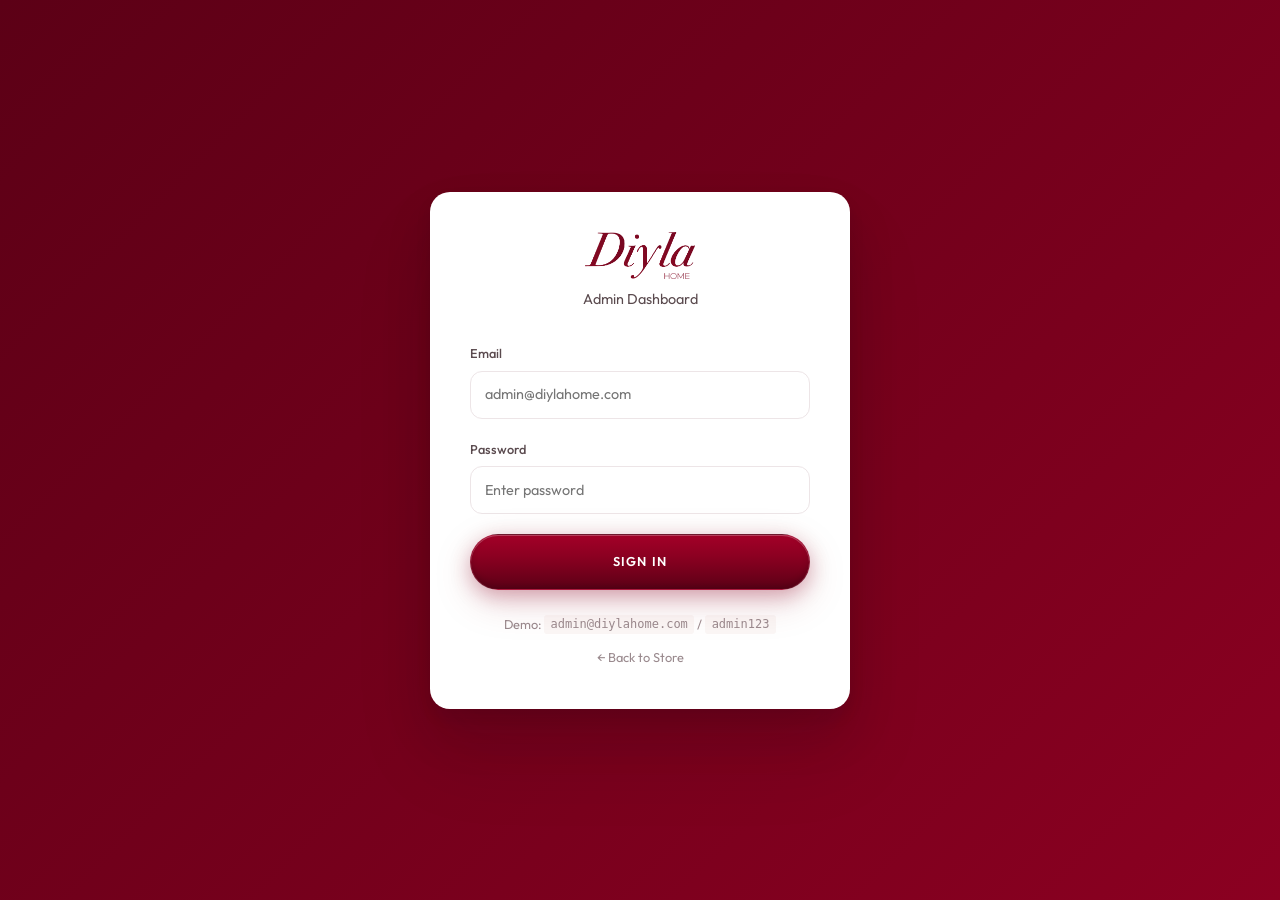
==== commit ff0bb9d1: "Enhance responsive storefront experience Co-authored-by: Cursor <cursoragent@cursor.com>" ====
--- a/admin/index.html
+++ b/admin/index.html
@@ -2,7 +2,7 @@
 <html lang="en">
 <head>
   <meta charset="UTF-8">
-  <meta name="viewport" content="width=device-width, initial-scale=1.0">
+  <meta name="viewport" content="width=device-width, initial-scale=1, viewport-fit=cover">
   <title>Admin Dashboard — Diyla Home</title>
   <link rel="preconnect" href="https://fonts.googleapis.com">
   <link rel="preconnect" href="https://fonts.gstatic.com" crossorigin>
@@ -43,11 +43,12 @@
         <button type="button" class="btn-logout" id="logout-btn">Sign Out</button>
       </div>
     </aside>
+    <button type="button" class="sidebar-scrim" id="sidebar-scrim" aria-label="Close navigation"></button>
 
     <main class="admin-main">
       <div class="admin-topbar">
         <div style="display:flex;align-items:center;gap:1rem">
-          <button type="button" class="sidebar-toggle btn-ghost" id="sidebar-toggle" aria-label="Toggle sidebar">
+          <button type="button" class="sidebar-toggle btn-ghost" id="sidebar-toggle" aria-label="Toggle sidebar" aria-expanded="false">
             <svg width="22" height="22" viewBox="0 0 24 24" fill="none" stroke="currentColor" stroke-width="1.5"><line x1="3" y1="6" x2="21" y2="6"/><line x1="3" y1="12" x2="21" y2="12"/><line x1="3" y1="18" x2="21" y2="18"/></svg>
           </button>
           <h1 id="page-title">Overview</h1>
@@ -178,8 +179,8 @@
   </div>
 
   <!-- Product Modal -->
-  <div class="modal-overlay" id="product-modal">
-    <div class="modal">
+  <div class="modal-overlay" id="product-modal" aria-hidden="true">
+    <div class="modal" role="dialog" aria-modal="true" aria-labelledby="modal-title">
       <div class="modal-header">
         <h3 id="modal-title">Add Product</h3>
         <button type="button" class="modal-close" id="modal-close">&times;</button>
@@ -235,8 +236,8 @@
   </div>
 
   <!-- Order Detail Modal -->
-  <div class="modal-overlay" id="order-modal">
-    <div class="modal">
+  <div class="modal-overlay" id="order-modal" aria-hidden="true">
+    <div class="modal" role="dialog" aria-modal="true" aria-labelledby="order-modal-title">
       <div class="modal-header">
         <h3 id="order-modal-title">Order Details</h3>
         <button type="button" class="modal-close" id="order-modal-close">&times;</button>
--- a/css/styles.css
+++ b/css/styles.css
@@ -385,7 +385,8 @@
   50% { opacity: 0.6; transform: scale(0.85); }
 }
 
-.hero h1 {
+.hero h1,
+.hero h2 {
   font-size: clamp(2.8rem, 6.5vw, 4.8rem);
   font-weight: 400;
   margin-bottom: 1.35rem;
@@ -1591,3 +1592,402 @@
   .reveal { opacity: 1; transform: none; }
   .tilt-card, .category-card { transform: none !important; }
 }
+
+/* Production responsive and accessibility pass */
+:root {
+  --page-gutter: clamp(1rem, 4vw, 2rem);
+}
+
+html {
+  overflow-x: clip;
+  scroll-padding-top: calc(var(--header-height) + 1rem);
+  text-size-adjust: 100%;
+  -webkit-text-size-adjust: 100%;
+}
+
+body {
+  min-width: 320px;
+  overflow-wrap: break-word;
+}
+
+[hidden] { display: none !important; }
+
+button,
+input,
+select,
+textarea {
+  font: inherit;
+}
+
+button,
+.btn,
+.filter-tab,
+.mobile-nav a {
+  min-height: 44px;
+}
+
+a:focus-visible,
+button:focus-visible,
+input:focus-visible,
+select:focus-visible,
+textarea:focus-visible {
+  outline: 3px solid rgba(139, 0, 33, 0.55);
+  outline-offset: 3px;
+}
+
+.container {
+  width: min(1280px, calc(100% - (var(--page-gutter) * 2)));
+}
+
+.header {
+  padding-top: max(0.75rem, env(safe-area-inset-top));
+}
+
+.header-inner {
+  min-width: 0;
+}
+
+.menu-toggle {
+  width: 44px;
+  height: 44px;
+  align-items: center;
+  justify-content: center;
+  border-radius: 50%;
+}
+
+.menu-toggle.active span:nth-child(1) { transform: translateY(7px) rotate(45deg); }
+.menu-toggle.active span:nth-child(2) { opacity: 0; }
+.menu-toggle.active span:nth-child(3) { transform: translateY(-7px) rotate(-45deg); }
+
+.mobile-nav {
+  top: calc(max(var(--header-height), env(safe-area-inset-top) + 64px) + 0.5rem);
+  max-height: calc(100dvh - var(--header-height) - env(safe-area-inset-top) - 2rem);
+  overflow-y: auto;
+  overscroll-behavior: contain;
+}
+
+.mobile-nav a:last-child { border-bottom: 0; }
+
+.hero {
+  min-height: clamp(500px, 64svh, 680px);
+}
+
+.hero-content {
+  width: min(720px, calc(100% - (var(--page-gutter) * 2)));
+}
+
+.featured--primary {
+  padding-top: calc(var(--header-height) + clamp(3rem, 6vw, 5rem));
+}
+
+.featured-header {
+  display: flex;
+  align-items: end;
+  justify-content: space-between;
+  gap: 1.5rem;
+  text-align: start;
+  margin-bottom: 2.5rem;
+}
+
+.featured-header .section-title { margin-bottom: 0; }
+.featured-header .btn { flex: 0 0 auto; }
+
+.product-grid {
+  gap: clamp(1rem, 2.2vw, 2rem);
+}
+
+.product-card,
+.product-card-inner {
+  min-width: 0;
+  height: 100%;
+}
+
+.product-card-inner {
+  display: flex;
+  flex-direction: column;
+}
+
+.product-info {
+  display: flex;
+  flex: 1;
+  flex-direction: column;
+}
+
+.product-name {
+  min-height: 2.5em;
+}
+
+.product-price {
+  margin-top: auto;
+  flex-wrap: wrap;
+}
+
+.product-card:focus-within .product-quick-add {
+  opacity: 1;
+  transform: translateY(0);
+}
+
+.product-quick-add:focus-visible {
+  outline-offset: 2px;
+}
+
+.shop-toolbar {
+  position: sticky;
+  top: calc(var(--header-height) + 0.5rem);
+  z-index: 20;
+}
+
+.filter-tabs {
+  min-width: 0;
+}
+
+.checkout-summary {
+  position: sticky;
+  top: calc(var(--header-height) + 1.5rem);
+}
+
+.form-row input,
+.form-row select,
+.form-row textarea {
+  width: 100%;
+  min-height: 48px;
+}
+
+.form-row textarea {
+  line-height: 1.5;
+}
+
+.checkout-submit:disabled {
+  cursor: wait;
+  opacity: 0.65;
+}
+
+.form-error {
+  margin: -0.25rem 0 1rem;
+  padding: 0.8rem 1rem;
+  color: #8b0021;
+  background: #fff0f3;
+  border: 1px solid #efbcc8;
+  border-radius: var(--radius);
+  font-size: 0.9rem;
+}
+
+.checkout-qty button {
+  min-width: 44px;
+  min-height: 44px;
+}
+
+.toast {
+  bottom: max(1.25rem, env(safe-area-inset-bottom));
+  max-width: calc(100% - 2rem);
+  text-align: center;
+}
+
+.back-to-top {
+  right: max(1.25rem, env(safe-area-inset-right));
+  bottom: max(1.25rem, env(safe-area-inset-bottom));
+}
+
+html[dir="rtl"] .featured-header { text-align: right; }
+html[dir="rtl"] .back-to-top {
+  right: auto;
+  left: max(1.25rem, env(safe-area-inset-left));
+}
+
+@media (hover: none), (pointer: coarse) {
+  .product-quick-add {
+    opacity: 1;
+    transform: none;
+  }
+
+  .product-card,
+  .category-card,
+  .story-frame,
+  .stat,
+  .testimonial-card {
+    transform: none !important;
+  }
+}
+
+@media (max-width: 1100px) {
+  .nav { gap: 1.15rem; }
+  .nav a { font-size: 0.78rem; }
+}
+
+@media (max-width: 768px) {
+  :root { --header-height: 72px; }
+
+  body { perspective: none; }
+
+  .header-inner {
+    height: 52px;
+    padding: 0 0.65rem 0 0.9rem;
+    border-radius: 16px;
+  }
+
+  .header .logo img { height: 34px; max-width: 132px; }
+
+  .lang-switcher {
+    min-height: 42px;
+    max-width: 108px;
+    padding-inline: 0.75rem 1.75rem;
+  }
+
+  .hero {
+    min-height: min(580px, 82svh);
+    align-items: flex-end;
+  }
+
+  .hero-content {
+    padding: calc(var(--header-height) + 2.5rem) 0 4.25rem;
+  }
+
+  .hero-panel {
+    padding: clamp(1.4rem, 5vw, 2rem);
+    backdrop-filter: blur(12px);
+  }
+
+  .hero h1,
+  .hero h2 {
+    font-size: clamp(2.35rem, 11vw, 3.5rem);
+  }
+
+  .hero p {
+    font-size: 1rem;
+    line-height: 1.6;
+    margin-bottom: 1.5rem;
+  }
+
+  .hero-badge {
+    margin-bottom: 1rem;
+    letter-spacing: 0.14em;
+  }
+
+  .hero-scroll { display: none; }
+
+  .featured,
+  .categories,
+  .story,
+  .testimonials,
+  .newsletter {
+    padding-block: clamp(4rem, 12vw, 5rem);
+  }
+
+  .featured--primary {
+    padding-top: calc(var(--header-height) + env(safe-area-inset-top) + 2.5rem);
+  }
+
+  .section-header { margin-bottom: 2.25rem; }
+
+  .featured-header {
+    align-items: stretch;
+    flex-direction: column;
+  }
+
+  .featured-header .btn {
+    align-self: flex-start;
+  }
+
+  .category-card {
+    aspect-ratio: 4 / 5;
+  }
+
+  .category-link {
+    opacity: 1;
+    transform: none;
+  }
+
+  .shop-toolbar {
+    top: calc(var(--header-height) + env(safe-area-inset-top));
+    padding: 0.85rem;
+    align-items: stretch;
+  }
+
+  .filter-tabs {
+    flex-wrap: nowrap;
+    width: 100%;
+    padding-bottom: 0.25rem;
+    overflow-x: auto;
+    scrollbar-width: none;
+    -webkit-overflow-scrolling: touch;
+  }
+
+  .filter-tabs::-webkit-scrollbar { display: none; }
+  .filter-tab { flex: 0 0 auto; }
+  .shop-count { align-self: flex-start; }
+
+  .checkout-page {
+    padding-top: calc(var(--header-height) + env(safe-area-inset-top) + 2rem);
+  }
+
+  .checkout-layout { gap: 1.25rem; }
+  .checkout-summary { position: static; order: -1; }
+  .checkout-form,
+  .checkout-summary { padding: 1.25rem; }
+
+  .footer {
+    padding-top: 4rem;
+    padding-bottom: max(2rem, env(safe-area-inset-bottom));
+  }
+
+  .social-links {
+    flex-wrap: wrap;
+    justify-content: center;
+  }
+}
+
+@media (max-width: 560px) {
+  .product-grid {
+    grid-template-columns: repeat(2, minmax(0, 1fr));
+    gap: 0.85rem;
+  }
+
+  .product-info { padding: 1rem; }
+  .product-name { font-size: 1.05rem; }
+  .product-category { font-size: 0.6rem; letter-spacing: 0.1em; }
+  .product-price .current { font-size: 0.95rem; }
+
+  .product-quick-add {
+    left: 0.65rem;
+    right: 0.65rem;
+    bottom: 0.65rem;
+    min-height: 42px;
+    padding: 0.65rem 0.4rem;
+    font-size: 0.68rem;
+  }
+
+  .product-badge {
+    top: 0.65rem;
+    left: 0.65rem;
+    padding: 0.35rem 0.65rem;
+  }
+
+  .story-stats {
+    grid-template-columns: repeat(3, minmax(0, 1fr));
+    gap: 0.5rem;
+  }
+
+  .stat { padding: 1rem 0.35rem; }
+  .stat strong { font-size: 1.65rem; }
+  .stat span { font-size: 0.68rem; }
+
+  .newsletter-box { padding: 2.5rem 1.25rem; }
+
+  .checkout-product img {
+    width: 80px;
+    height: 80px;
+  }
+
+  .checkout-qty-row {
+    align-items: flex-start;
+    flex-direction: column;
+  }
+}
+
+@media (max-width: 360px) {
+  .header-actions { gap: 0.25rem; }
+  .lang-switcher { max-width: 92px; font-size: 0.7rem; }
+  .product-grid { grid-template-columns: 1fr; }
+  .product-name { min-height: 0; }
+  .story-stats { grid-template-columns: 1fr; }
+}
--- a/css/admin.css
+++ b/css/admin.css
@@ -661,3 +661,161 @@
     display: none;
   }
 }
+
+/* Responsive dashboard hardening */
+.admin-body {
+  --shadow-sm: var(--shadow-3d-sm);
+  --shadow-lg: var(--shadow-3d-lg);
+  --color-sage: #287a4b;
+  min-width: 320px;
+  overflow-x: hidden;
+}
+
+.admin-sidebar {
+  padding-bottom: env(safe-area-inset-bottom);
+}
+
+.admin-nav a,
+.btn-logout,
+.sidebar-toggle,
+.btn-icon,
+.modal-close {
+  min-height: 44px;
+}
+
+.btn-icon,
+.modal-close,
+.sidebar-toggle {
+  min-width: 44px;
+}
+
+.admin-table {
+  min-width: 720px;
+}
+
+.admin-table-wrap {
+  overscroll-behavior-inline: contain;
+  -webkit-overflow-scrolling: touch;
+}
+
+.sidebar-scrim {
+  display: none;
+}
+
+.modal-overlay {
+  padding: max(1rem, env(safe-area-inset-top)) 1rem max(1rem, env(safe-area-inset-bottom));
+}
+
+.modal {
+  border-radius: var(--radius-lg);
+}
+
+.login-card {
+  border-radius: var(--radius-lg);
+}
+
+@media (max-width: 768px) {
+  .admin-sidebar {
+    width: min(84vw, 300px);
+    padding-top: env(safe-area-inset-top);
+    box-shadow: 16px 0 40px rgba(26, 18, 20, 0.25);
+  }
+
+  .sidebar-scrim {
+    position: fixed;
+    inset: 0;
+    z-index: 90;
+    display: block;
+    min-height: 100dvh;
+    background: rgba(26, 18, 20, 0.46);
+    opacity: 0;
+    visibility: hidden;
+    transition: opacity var(--transition), visibility var(--transition);
+  }
+
+  .sidebar-scrim.open {
+    opacity: 1;
+    visibility: visible;
+  }
+
+  .admin-main {
+    width: 100%;
+    min-width: 0;
+    padding: max(1rem, env(safe-area-inset-top)) 1rem max(1.5rem, env(safe-area-inset-bottom));
+  }
+
+  .admin-topbar {
+    gap: 1rem;
+    margin-bottom: 1.5rem;
+  }
+
+  .admin-topbar h1 {
+    font-size: clamp(1.4rem, 7vw, 1.75rem);
+  }
+
+  .admin-user {
+    display: none;
+  }
+
+  .admin-card-header {
+    gap: 0.75rem;
+    padding: 1rem;
+    flex-wrap: wrap;
+  }
+
+  .stats-grid {
+    grid-template-columns: repeat(2, minmax(0, 1fr));
+    gap: 0.75rem;
+  }
+
+  .stat-card {
+    min-width: 0;
+    padding: 1rem;
+  }
+
+  .stat-card-value {
+    font-size: clamp(1.35rem, 6vw, 1.75rem);
+    overflow-wrap: anywhere;
+  }
+
+  .recent-order-item {
+    padding-inline: 1rem;
+  }
+
+  .admin-table th:nth-child(3),
+  .admin-table td:nth-child(3) {
+    display: table-cell;
+  }
+
+  .modal-footer {
+    flex-wrap: wrap;
+  }
+}
+
+@media (max-width: 480px) {
+  .admin-login {
+    padding: max(1rem, env(safe-area-inset-top)) 1rem max(1rem, env(safe-area-inset-bottom));
+  }
+
+  .login-card {
+    padding: 1.5rem 1.25rem;
+  }
+
+  .stats-grid {
+    grid-template-columns: 1fr;
+  }
+
+  .admin-card-header .btn {
+    width: 100%;
+  }
+
+  .modal-body,
+  .modal-header,
+  .modal-footer {
+    padding-inline: 1rem;
+  }
+
+  .modal-footer .btn {
+    flex: 1 1 120px;
+  }
+}
